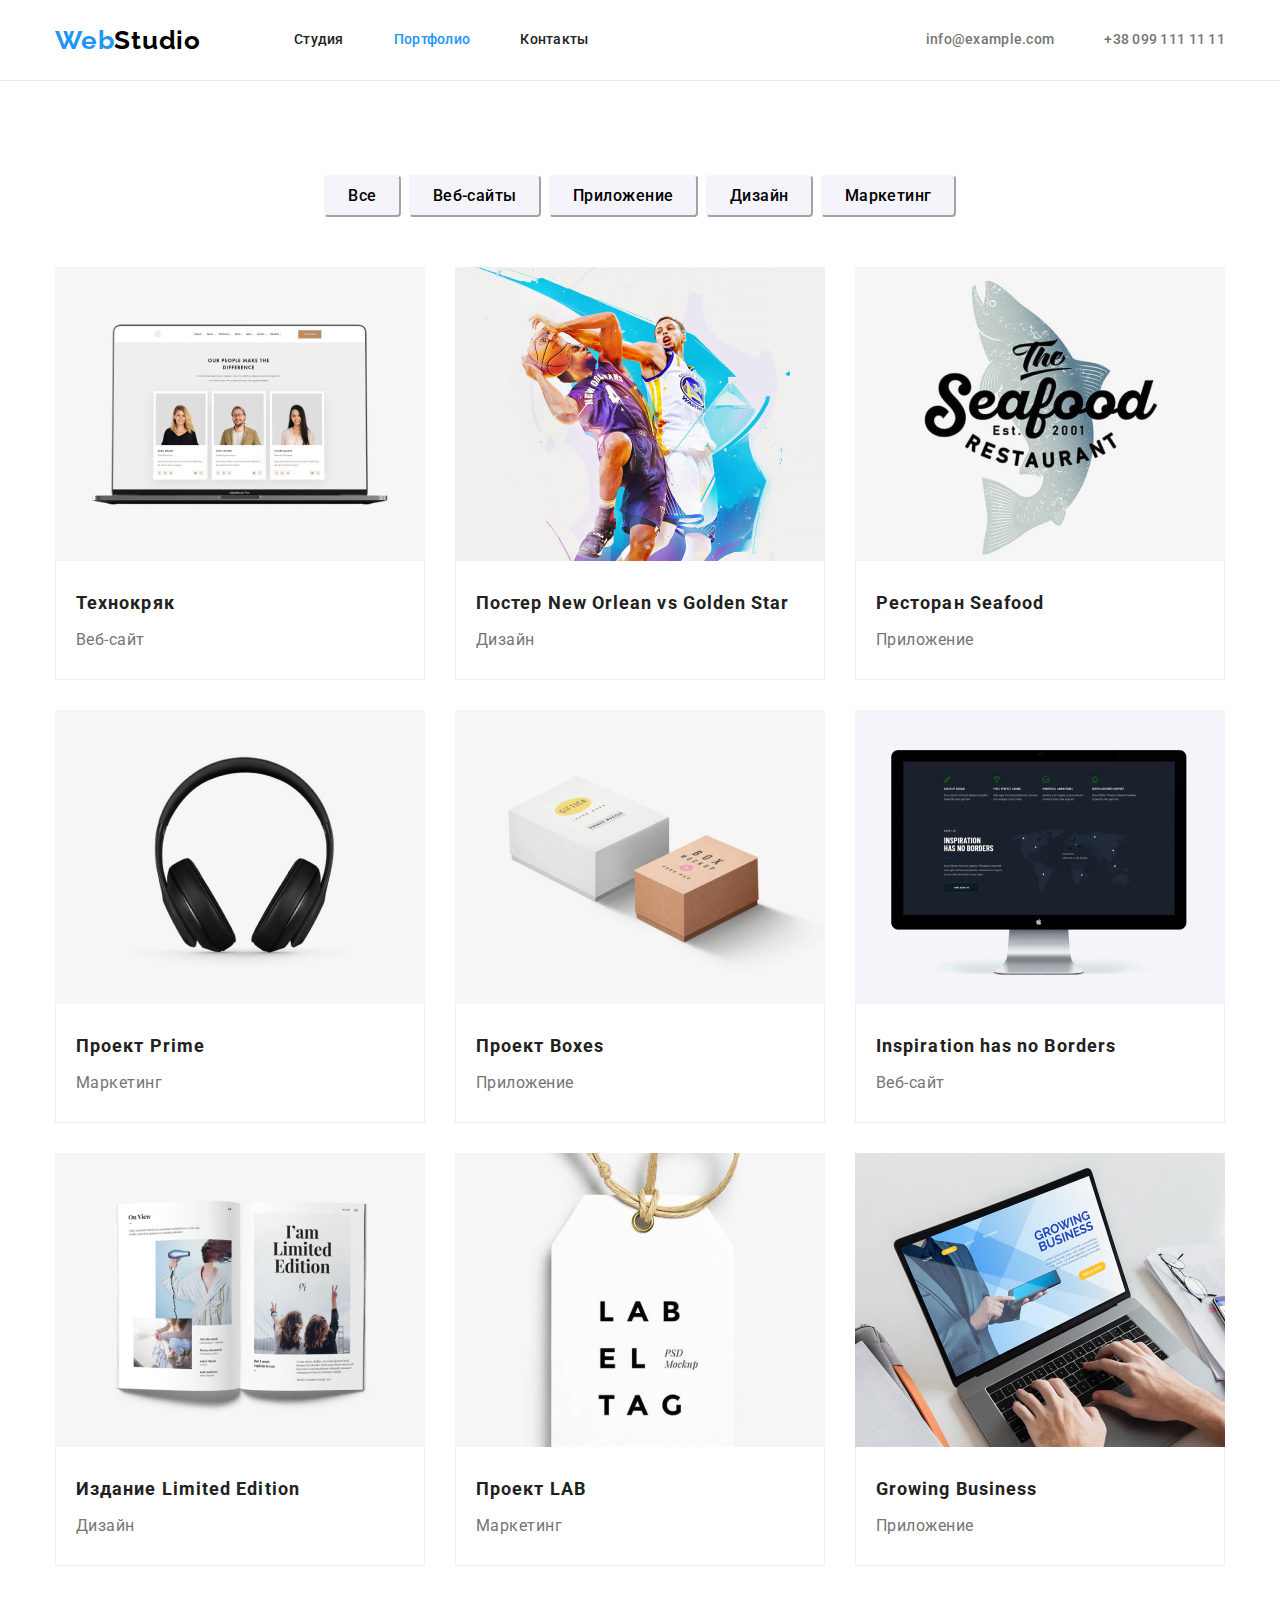
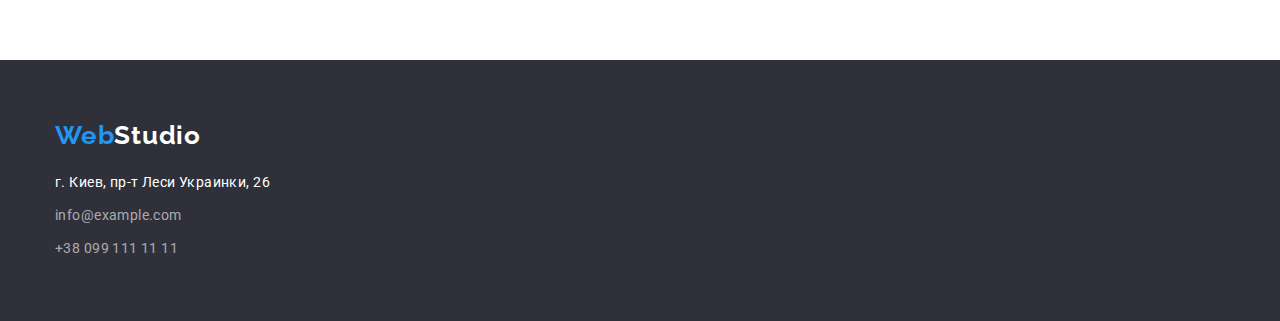
==== portfolio.html @ 4e99ea30 "add hw3" ====
<!DOCTYPE html>
<html lang="ru">
  <head>
    <meta charset="UTF-8" />
    <meta http-equiv="X-UA-Compatible" content="IE=edge" />
    <meta name="viewport" content="width=device-width, initial-scale=1.0" />
    <link rel="preconnect" href="https://fonts.googleapis.com" />
    <link rel="preconnect" href="https://fonts.gstatic.com" crossorigin />
    <link
      href="https://fonts.googleapis.com/css2?family=Roboto:wght@400;500;700;900&display=swap"
      rel="stylesheet"
    />
    <link rel="preconnect" href="https://fonts.googleapis.com" />
    <link rel="preconnect" href="https://fonts.gstatic.com" crossorigin />
    <link
      href="https://fonts.googleapis.com/css2?family=Raleway:wght@700&display=swap"
      rel="stylesheet"
    />
    <link
      rel="stylesheet"
      href="https://cdnjs.cloudflare.com/ajax/libs/modern-normalize/1.1.0/modern-normalize.min.css"
    />
    <link rel="stylesheet" href="./css/styles.css" />
    <title>Portfolio</title>
  </head>
  <body>
    <header class="page-header">
      <div class="container header">
        <nav class="nav">
          <a lang="en" href="" class="link logo"
            >Web<span class="accent">Studio</span></a
          >
          <ul class="main-nav">
            <li class="item">
              <a href="./index.html" class="link">Студия</a>
            </li>
            <li class="item">
              <a href="./portfolio.html" class="link current">Портфолио</a>
            </li>
            <li class="item">
              <a href="./index.html" class="link">Контакты</a>
            </li>
          </ul>
        </nav>
        <ul class="add-nav">
          <li class="item">
            <a href="mailto:info@example.com" class="link">info@example.com</a>
          </li>
          <li class="item">
            <a href="tel:+380991111111" class="link">+38 099 111 11 11</a>
          </li>
        </ul>
      </div>
    </header>
    <main>
      <section class="photos">
        <div class="container">
          <!-- <div class="container apps"> -->
          <ul class="apps">
            <li class="item">
              <button type="button" class="btn-ptfolio">Все</button>
            </li>
            <li class="item">
              <button type="button" class="btn-ptfolio">Веб-сайты</button>
            </li>
            <li class="item">
              <button type="button" class="btn-ptfolio">Приложение</button>
            </li>
            <li class="item">
              <button type="button" class="btn-ptfolio">Дизайн</button>
            </li>
            <li class="item">
              <button type="button" class="btn-ptfolio">Маркетинг</button>
            </li>
          </ul>
          <!-- </div> -->

          <!-- <div class="container project-list"> -->
          <ul class="project">
            <li class="item">
              <div class="card">
                <div class="card-thumb">
                  <img src="./images/img1.jpg" alt="Технокряк" width="370" />
                </div>
                <div class="project-name">
                  <h2 class="project-title">Технокряк</h2>
                  <p class="project-type">Веб-сайт</p>
                </div>
              </div>
            </li>
            <li class="item">
              <div class="card">
                <div class="card-thumb">
                  <img
                    src="./images/img2.jpg"
                    alt="Постер New Orlean vs Golden Star"
                    width="370"
                  />
                </div>
                <div class="project-name">
                  <h2 class="project-title">
                    Постер New Orlean vs Golden Star
                  </h2>
                  <p class="project-type">Дизайн</p>
                </div>
              </div>
            </li>
            <li class="item">
              <div class="card">
                <div class="card-thumb">
                  <img
                    src="./images/img3.jpg"
                    alt="Ресторан Seafood"
                    width="370"
                  />
                </div>
                <div class="project-name">
                  <h2 class="project-title">Ресторан Seafood</h2>
                  <p class="project-type">Приложение</p>
                </div>
              </div>
            </li>
            <li class="item">
              <div class="card">
                <div class="card-thumb">
                  <img src="./images/img4.jpg" alt="Проект Prime" width="370" />
                </div>
                <div class="project-name">
                  <h2 class="project-title">Проект Prime</h2>
                  <p class="project-type">Маркетинг</p>
                </div>
              </div>
            </li>
            <li class="item">
              <div class="card">
                <div class="card-thumb">
                  <img src="./images/img5.jpg" alt="Проект Boxes" width="370" />
                </div>
                <div class="project-name">
                  <h2 class="project-title">Проект Boxes</h2>
                  <p class="project-type">Приложение</p>
                </div>
              </div>
            </li>
            <li class="item">
              <div class="card">
                <div class="card-thumb">
                  <img
                    src="./images/img6.jpg"
                    alt="Inspiration has no Borders"
                    width="370"
                  />
                </div>
                <div class="project-name">
                  <h2 class="project-title">Inspiration has no Borders</h2>
                  <p class="project-type">Веб-сайт</p>
                </div>
              </div>
            </li>
            <li class="item">
              <div class="card">
                <div class="card-thumb">
                  <img
                    src="./images/img7.jpg"
                    alt="Издание Limited Edition"
                    width="370"
                  />
                </div>
                <div class="project-name">
                  <h2 class="project-title">Издание Limited Edition</h2>
                  <p class="project-type">Дизайн</p>
                </div>
              </div>
            </li>
            <li class="item">
              <div class="card">
                <div class="card-thumb">
                  <img src="./images/img8.jpg" alt="Проект LAB" width="370" />
                </div>
                <div class="project-name">
                  <h2 class="project-title">Проект LAB</h2>
                  <p class="project-type">Маркетинг</p>
                </div>
              </div>
            </li>
            <li class="item">
              <div class="card">
                <div class="card-thumb">
                  <img
                    src="./images/img9.jpg"
                    alt="Growing Business"
                    width="370"
                  />
                </div>
                <div class="project-name">
                  <h2 class="project-title">Growing Business</h2>
                  <p class="project-type">Приложение</p>
                </div>
              </div>
            </li>
          </ul>
        </div>
        <!-- </div> -->
      </section>
    </main>
    <footer class="footer">
      <div class="container contact-address">
        <a lang="en" href="" class="link logo second"
          >Web<span class="accent-footer">Studio</span></a
        >
        <address class="contacts">
          <p class="contact-place">г. Киев, пр-т Леси Украинки, 26</p>
          <ul class="contacts-info">
            <li class="item">
              <a href="mailto:info@example.com" class="link"
                >info@example.com</a
              >
            </li>
            <li class="item">
              <a href="tel:+380991111111" class="link">+38 099 111 11 11</a>
            </li>
          </ul>
        </address>
      </div>
    </footer>
  </body>
</html>
---- css/styles.css ----
/* MAIN COLORS
main background: #E5E5E5;
secondary background: #2F303A;
main text: #212121;
nav color:#2196F3;
second text color:#757575;
white color: #FFFFFF;
address color:rgba(255, 255, 255, 0.6);
button-text-color:#F5F4FA;
*/
:root {
  --main-text-color: #212121;
  --second-text-color: #757575;
  --nav-color: #2196f3;
  --add-text-color: #ffffff;
  --add-background-color: #2f303a;
  --address-color: rgba(255, 255, 255, 0.6);
  --button-text-color: #f5f4fa;
  --add-nav-color: #000000;
  --background: #e5e5e5;
  --buttom-line-portfolio: #ececec;
  --border-line-portfolio: #eeeeee;
}

/* GENERAL SECTION */

html {
  box-sizing: border-box;
}

*,
*::after,
*::before {
  box-sizing: inherit;
}

body {
  font-family: Roboto, sans-serif;
  color: var(--main-text-color);
  margin: 0;
}

ul {
  list-style-type: none;
  margin: 0;
  padding: 0;
}

.link {
  text-decoration: none;
  padding: 0;
  margin: 0;
}

.container {
  width: 1200px;
  margin-left: auto;
  margin-right: auto;
  padding-left: 15px;
  padding-right: 15px;
  /* outline: 3px dotted blueviolet; */
}

/***********HEADER **********/
.page-header {
  border-bottom: 1px solid var(--buttom-line-portfolio);
}

.header {
  display: flex;
}

.logo {
  font-family: "Raleway";
  font-style: normal;
  font-weight: 700;
  font-size: 26px;
  line-height: 1.19;
  letter-spacing: 0.03em;
  color: var(--nav-color);
  margin-right: 93px;
}

.accent {
  color: var(--add-nav-color);
}

.main-nav,
.add-nav,
.nav {
  display: flex;
  margin-top: 0;
  margin-bottom: 0;
  align-items: center;
}

.add-nav {
  margin-left: auto;
}

.main-nav .link,
.add-nav .link {
  font-weight: 500;
  font-size: 14px;
  line-height: 1.14;
  letter-spacing: 0.02em;

  display: block;
  padding-top: 32px;
  padding-bottom: 32px;
}

.main-nav .link {
  color: var(--main-text-color);
}

.add-nav .link {
  color: var(--second-text-color);
}

.main-nav .link:hover,
.main-nav .link:focus {
  color: var(--nav-color);
}

.main-nav .link.current {
  color: var(--nav-color);
}

.add-nav .link:hover,
.add-nav .link:focus {
  color: var(--nav-color);
}

.main-nav .item:not(:last-child),
.add-nav .item:not(:last-child) {
  margin-right: 50px;
}
/***********************************************/
/********* INDEX.HTML**************/
/***********************************************/

/*********** HERO SECTION **************/

.hero {
  color: var(--add-text-color);
  background-color: var(--add-background-color);
  letter-spacing: 0.06em;
  text-align: center;
  padding-top: 200px;
  padding-bottom: 200px;
}

.hero-title {
  font-weight: 900;
  font-size: 44px;
  line-height: 1.36;
  letter-spacing: 0.06em;
  text-transform: uppercase;
  margin-bottom: 30px;
  margin-top: 0px;
}

.btn {
  display: inline-block;
  font-family: inherit;
  font-weight: 700;
  font-size: 16px;
  line-height: 1.88;
  color: var(--add-text-color);
  background-color: var(--nav-color);
  padding: 10px 32px;
  min-width: 200px;
  border-radius: 4px;
  cursor: pointer;
}

/*********** VALUES SECTION **************/
.values-description {
  padding-top: 94px;
  padding-bottom: 94px;
}

.values {
  display: flex;
  font-size: 14px;
  letter-spacing: 0.03em;
  margin-top: 0;
  margin-bottom: 0;
}

.values-title {
  font-weight: 700;
  font-size: 14px;
  line-height: 1.14;
  text-transform: uppercase;
  margin-top: 0;
  margin-bottom: 10px;
}

.values-info {
  font-size: 14px;
  line-height: 1.71;
  color: var(--second-text-color);
  margin-top: 0;
  margin-bottom: 0;
}

.values .item {
  width: 270px;
}

.values .item:not(:last-child) {
  margin-right: 30px;
}

/*********** PRODUCT SECTION **************/
.product-description {
  padding-bottom: 94px;
}

.product {
  margin-top: 0;
}

.product-photos {
  display: flex;
  margin: 0;
}

.title {
  font-weight: 700;
  font-size: 36px;
  line-height: 1.17;
  text-align: center;
  letter-spacing: 0.03em;
  margin-top: 0;
  margin-bottom: 50px;
}

.product-photos .item:not(:last-child) {
  margin-right: 30px;
}

.photo {
  display: block;
}
/*********** TEAM SECTION **************/
.team {
  background-color: #ccc;
  padding-bottom: 94px;
  padding-top: 94px;
  background-color: var(--button-text-color);
}

.team-info {
  display: flex;
  font-size: 16px;
  line-height: 1.19;
  letter-spacing: 0.03em;
  margin: 0;
}

.team-info .item.item:not(:last-child) {
  margin-right: 30px;
  justify-content: center;
}

.list {
  display: block;
}

.team-name {
  padding-top: 30px;
  padding-bottom: 30px;
}

.team-member {
  font-weight: 500;
  font-size: 16px;
  margin-top: 0;
  margin-bottom: 10px;
  text-align: center;
}
.team-position {
  /* font-weight: 400; */
  color: var(--second-text-color);
  margin-top: 0;
  margin-bottom: 0;

  text-align: center;
}

/***********************************************/
/********* PORTFOLIO.HTML**************/
/***********************************************/
.photos {
  padding-top: 94px;
  padding-bottom: 94px;
}

img {
  display: block;
  max-width: 100%;
  height: auto;
}
/*************SECTION  BUTTONS **********************/

.apps {
  display: flex;
  /* background-color: rgb(19, 209, 35); */
  margin-bottom: 50px;
  justify-content: center;
}

.apps .item:not(:last-child) {
  margin-right: 8px;
}

.btn-ptfolio {
  font-family: inherit;
  font-weight: 500;
  font-size: 16px;
  line-height: 1.62;
  text-align: center;
  letter-spacing: 0.03em;
  color: var(--add-nav-color);
  background-color: var(--button-text-color);

  cursor: pointer;
  padding-top: 6px;
  padding-bottom: 6px;
  padding-right: 22px;
  padding-left: 22px;
  border-radius: 4px;
  border-color: var(--button-text-color);
}
.btn-ptfolio:hover,
.btn-ptfolio:focus {
  color: var(--add-text-color);
  background-color: var(--nav-color);
}

/*************SECTION PROJECTS **********************/

.project {
  display: flex;
  flex-wrap: wrap;
  /* background-color: rgb(207, 129, 12); */

  margin: 0;
  padding: 0;
  list-style: none;

  margin-left: -30px;
  margin-top: -30px;
}

.project > .item {
  flex-basis: calc(100% / 3 - 30px);
  margin-left: 30px;
  margin-top: 30px;
}

.project-name {
  padding: 24px 20px;
  border-right: 1px solid var(--border-line-portfolio);
  border-left: 1px solid var(--border-line-portfolio);
  border-bottom: 1px solid var(--border-line-portfolio);
}

.project-title {
  font-weight: 700;
  font-size: 18px;
  line-height: 2;
  letter-spacing: 0.06em;
  margin: 0;
  margin-bottom: 4px;
}
.project-type {
  /* font-weight: 400; */
  font-size: 16px;
  line-height: 1.88;
  letter-spacing: 0.03em;
  color: var(--second-text-color);
  margin: 0;
}

/*************FOOTER***************/
.footer {
  background-color: var(--add-background-color);
  font-size: 14px;
  letter-spacing: 0.03em;
  padding-top: 60px;
  padding-bottom: 60px;
}

.second {
  margin-right: 0;
}
.accent-footer {
  color: var(--add-text-color);
}

.contacts {
  font-style: normal;
  font-size: 14px;
  line-height: 1.71;
  letter-spacing: 0.03em;

  justify-content: flex-start;

  margin-top: 20px;
}

.contact-place {
  color: var(--add-text-color);
  margin: 0;
  margin-bottom: 9px;
}

.contacts-info .link {
  color: rgba(255, 255, 255, 0.6);
}

.contacts-info .item:not(:last-child) {
  margin-bottom: 9px;
}
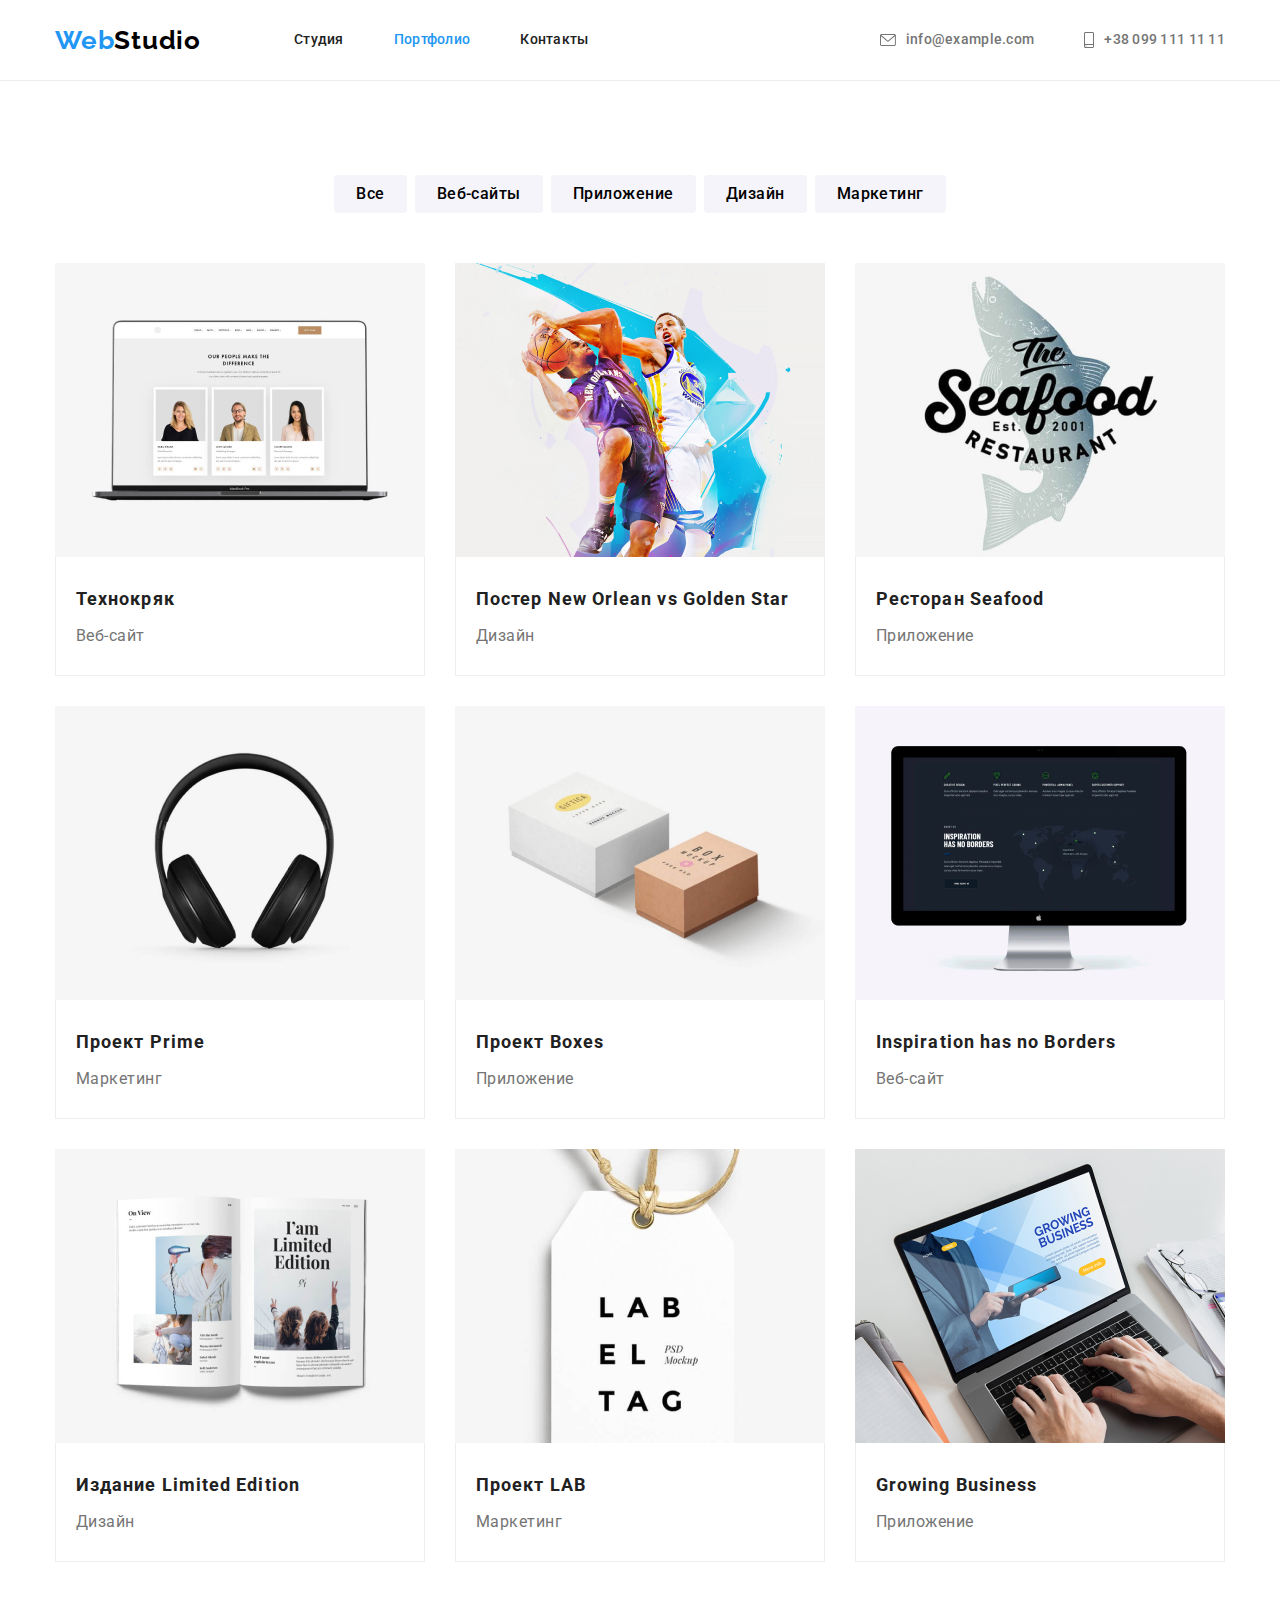
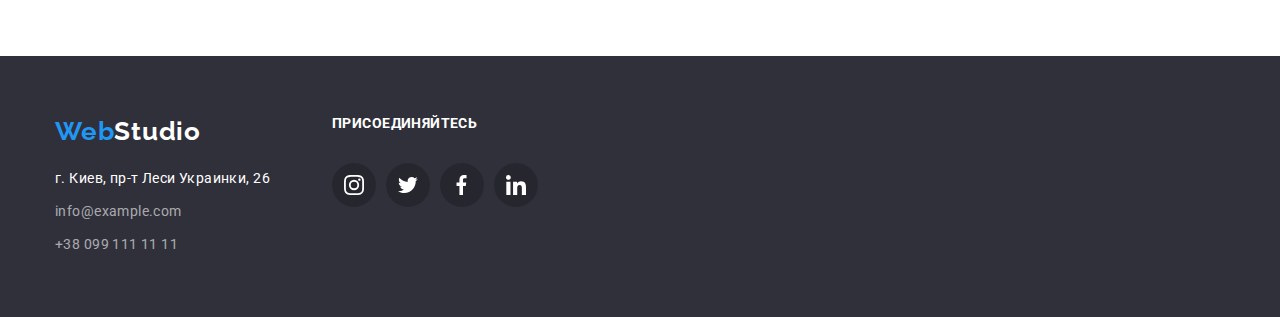
==== commit 0e1e750c: "for checking" ====
--- a/portfolio.html
+++ b/portfolio.html
@@ -44,10 +44,20 @@
         </nav>
         <ul class="add-nav">
           <li class="item">
-            <a href="mailto:info@example.com" class="link">info@example.com</a>
+            <a href="mailto:info@example.com" class="link env-phone">
+              <svg class="item-nav" width="16px" height="12px">
+                <use href="./images/icons.svg#envelope"></use>
+              </svg>
+              info@example.com
+            </a>
           </li>
           <li class="item">
-            <a href="tel:+380991111111" class="link">+38 099 111 11 11</a>
+            <a href="tel:+380991111111" class="link env-phone">
+              <svg class="item-nav" width="10px" height="16px">
+                <use href="./images/icons.svg#smartphone"></use>
+              </svg>
+              +38 099 111 11 11</a
+            >
           </li>
         </ul>
       </div>
@@ -204,24 +214,61 @@
       </section>
     </main>
     <footer class="footer">
+      <!-- <div class="footer-block"> -->
       <div class="container contact-address">
-        <a lang="en" href="" class="link logo second"
-          >Web<span class="accent-footer">Studio</span></a
-        >
-        <address class="contacts">
-          <p class="contact-place">г. Киев, пр-т Леси Украинки, 26</p>
-          <ul class="contacts-info">
-            <li class="item">
-              <a href="mailto:info@example.com" class="link"
-                >info@example.com</a
-              >
-            </li>
-            <li class="item">
-              <a href="tel:+380991111111" class="link">+38 099 111 11 11</a>
-            </li>
-          </ul>
-        </address>
+        <div>
+          <a lang="en" href="" class="link logo second"
+            >Web<span class="accent-footer">Studio</span></a
+          >
+          <address class="contacts">
+            <p class="contact-place">г. Киев, пр-т Леси Украинки, 26</p>
+            <ul class="contacts-info">
+              <li class="item">
+                <a href="mailto:info@example.com" class="link">
+                  info@example.com</a
+                >
+              </li>
+              <li class="item">
+                <a href="tel:+380991111111" class="link">+38 099 111 11 11</a>
+              </li>
+            </ul>
+          </address>
+        </div>
+        <div class="join-block">
+          <h2 class="join-title">Присоединяйтесь</h2>
+          <ul class="logos-list add-block">
+            <li class="snet-item">
+              <a href="" class="logo-item bgc-footer">
+                <svg class="logo-snet footer-block" width="20" height="20">
+                  <use href="./images/icons.svg#instagram"></use>
+                </svg>
+              </a>
+            </li>
+            <li class="snet-item">
+              <a href="" class="logo-item bgc-footer">
+                <svg class="logo-snet footer-block" width="20px" height="20px">
+                  <use href="./images/icons.svg#twitter"></use>
+                </svg>
+              </a>
+            </li>
+            <li class="snet-item">
+              <a href="" class="logo-item bgc-footer">
+                <svg class="logo-snet footer-block" width="20px" height="20px">
+                  <use href="./images/icons.svg#facebook"></use>
+                </svg>
+              </a>
+            </li>
+            <li class="snet-item">
+              <a href="" class="logo-item bgc-footer">
+                <svg class="logo-snet footer-block" width="20px" height="20px">
+                  <use href="./images/icons.svg#linkedin"></use>
+                </svg>
+              </a>
+            </li>
+          </ul>
+        </div>
       </div>
+      <!-- </div> -->
     </footer>
   </body>
 </html>
--- a/css/styles.css
+++ b/css/styles.css
@@ -20,6 +20,7 @@
   --background: #e5e5e5;
   --buttom-line-portfolio: #ececec;
   --border-line-portfolio: #eeeeee;
+  --sociai-icon-color: #afb1b8;
 }
 
 /* GENERAL SECTION */
@@ -61,6 +62,19 @@
   /* outline: 3px dotted blueviolet; */
 }
 
+.visually-hidden {
+  position: absolute;
+  width: 1px;
+  height: 1px;
+  margin: -1px;
+  border: 0;
+  padding: 0;
+  white-space: nowrap;
+  clip-path: inset(100%);
+  clip: rect(0 0 0 0);
+  overflow: hidden;
+}
+
 /***********HEADER **********/
 .page-header {
   border-bottom: 1px solid var(--buttom-line-portfolio);
@@ -116,6 +130,7 @@
 
 .add-nav .link {
   color: var(--second-text-color);
+  align-items: center;
 }
 
 .main-nav .link:hover,
@@ -136,6 +151,21 @@
 .add-nav .item:not(:last-child) {
   margin-right: 50px;
 }
+
+.item .env-phone {
+  display: flex;
+  align-items: center;
+}
+
+.item-nav {
+  fill: var(--second-text-color);
+  margin-right: 10px;
+}
+
+.env-phone:hover .item-nav,
+.env-phone:focus .item-nav {
+  fill: var(--nav-color);
+}
 /***********************************************/
 /********* INDEX.HTML**************/
 /***********************************************/
@@ -143,12 +173,22 @@
 /*********** HERO SECTION **************/
 
 .hero {
+  height: 600px;
+  width: 1600px;
+  margin-left: auto;
+  margin-right: auto;
   color: var(--add-text-color);
   background-color: var(--add-background-color);
   letter-spacing: 0.06em;
   text-align: center;
   padding-top: 200px;
   padding-bottom: 200px;
+
+  background-image: linear-gradient(
+      rgba(47, 48, 58, 0.4),
+      rgba(47, 48, 58, 0.4)
+    ),
+    url(../images/heroimg.jpg);
 }
 
 .hero-title {
@@ -171,8 +211,9 @@
   background-color: var(--nav-color);
   padding: 10px 32px;
   min-width: 200px;
-  border-radius: 4px;
+  /* border-radius: 4px; */
   cursor: pointer;
+  /* border-color: none; */
 }
 
 /*********** VALUES SECTION **************/
@@ -194,8 +235,44 @@
   font-size: 14px;
   line-height: 1.14;
   text-transform: uppercase;
-  margin-top: 0;
+  margin-top: 30px;
   margin-bottom: 10px;
+}
+
+/* .values .item::before {
+  display: block;
+  content: "";
+  height: 120px;
+
+  background-color: var(--button-text-color);
+  background-position: center;
+  background-repeat: no-repeat;
+}
+
+.antenna::before {
+  background-image: url(../images/antenna.svg);
+}
+
+.clock::before {
+  background-image: url(../images/clock.svg);
+}
+
+.diagram::before {
+  background-image: url(../images/diagram.svg);
+}
+
+.astronaut::before {
+  background-image: url(../images/astronaut.svg);
+} */
+
+.value-list {
+  display: block;
+  height: 120px;
+  background-color: var(--button-text-color);
+}
+
+.value-list .values-logo {
+  margin: 25px 100px;
 }
 
 .values-info {
@@ -261,18 +338,28 @@
   margin: 0;
 }
 
+.team {
+  border: 1px solid var(--add-nav-color);
+}
 .team-info .item.item:not(:last-child) {
   margin-right: 30px;
   justify-content: center;
 }
 
+.team-info .item {
+  box-shadow: 0px 1px 3px rgba(0, 0, 0, 0.12), 0px 1px 1px rgba(0, 0, 0, 0.14),
+    0px 2px 1px rgba(0, 0, 0, 0.2);
+  border-radius: 0px 0px 4px 4px;
+  width: 270px;
+}
+
 .list {
   display: block;
 }
 
 .team-name {
   padding-top: 30px;
-  padding-bottom: 30px;
+  padding-bottom: 16px;
 }
 
 .team-member {
@@ -289,6 +376,86 @@
   margin-bottom: 0;
 
   text-align: center;
+}
+
+/* **************ICONS(LOVE THEM)********************* */
+.logos-list {
+  display: flex;
+  padding: 0;
+  margin-top: 0;
+  margin-left: 32px;
+  margin-right: 32px;
+  margin-bottom: 30px;
+}
+
+.logo-item {
+  display: inline-block;
+  text-decoration: none;
+  height: 44px;
+  width: 44px;
+  /* background-color: #da056f; */
+  margin-right: 10px;
+  justify-content: space-between;
+  border-radius: 50%;
+  align-items: center;
+}
+
+.logo-item:not(:last-child) {
+  margin-right: 10px;
+}
+
+.logo-snet {
+  fill: var(--sociai-icon-color);
+  margin: 12px;
+}
+
+.logo-item:hover,
+.logo-item:focus {
+  background-color: var(--nav-color);
+}
+
+.logo-item:hover .logo-snet,
+.logo-item:focus .logo-snet {
+  fill: var(--add-text-color);
+}
+
+/* ***********SECTION CLIENTS********************* */
+.clients {
+  padding-bottom: 94px;
+  margin-bottom: 50px;
+}
+
+.clients-list {
+  display: flex;
+}
+
+.clients-list .item:not(:last-child) {
+  margin-right: 28.74px;
+}
+
+.client-item {
+  display: inline-block;
+  text-decoration: none;
+  width: 162.88px;
+  height: 92px;
+  border: 1px solid var(--sociai-icon-color);
+  border-radius: 4px;
+  align-items: center;
+}
+
+.client-item:hover,
+.client-item:focus {
+  border-color: var(--nav-color);
+}
+
+.client-logo {
+  fill: var(--sociai-icon-color);
+  margin: 16px 30.66px;
+}
+
+.client-item:hover .client-logo,
+.client-item:focus .client-logo {
+  fill: var(--nav-color);
 }
 
 /***********************************************/
@@ -315,6 +482,10 @@
 
 .apps .item:not(:last-child) {
   margin-right: 8px;
+}
+
+.btn-ptfolio {
+  border: none;
 }
 
 .btn-ptfolio {
@@ -339,6 +510,7 @@
 .btn-ptfolio:focus {
   color: var(--add-text-color);
   background-color: var(--nav-color);
+  box-shadow: 0px 4px 4px 0px rgb(0, 0, 0, 0.25);
 }
 
 /*************SECTION PROJECTS **********************/
@@ -360,6 +532,12 @@
   flex-basis: calc(100% / 3 - 30px);
   margin-left: 30px;
   margin-top: 30px;
+}
+
+.project .item:hover,
+.project .item:focus {
+  box-shadow: 0px 1px 1px rgba(0, 0, 0, 0.12), 0px 4px 4px rgba(0, 0, 0, 0.06),
+    1px 4px 6px rgba(0, 0, 0, 0.16);
 }
 
 .project-name {
@@ -395,6 +573,15 @@
   padding-bottom: 60px;
 }
 
+/* .footer-block {
+  display: flex;
+  align-items: flex-start;
+} */
+
+.contact-address {
+  display: flex;
+}
+
 .second {
   margin-right: 0;
 }
@@ -426,3 +613,33 @@
 .contacts-info .item:not(:last-child) {
   margin-bottom: 9px;
 }
+
+.join-block {
+  padding-left: 62px;
+}
+.join-title {
+  font-family: Roboto;
+  font-style: 900;
+  font-size: 14px;
+  line-height: 1.14;
+  text-transform: uppercase;
+
+  letter-spacing: 0.03em;
+  padding: 0;
+  margin-top: 0;
+  margin-bottom: 31px;
+  margin-left: auto;
+  margin-right: auto;
+
+  color: var(--add-text-color);
+}
+
+.add-block {
+  margin-left: 0;
+}
+.footer-block {
+  fill: var(--add-text-color);
+}
+.bgc-footer {
+  background-color: rgb(0, 0, 0, 0.2);
+}
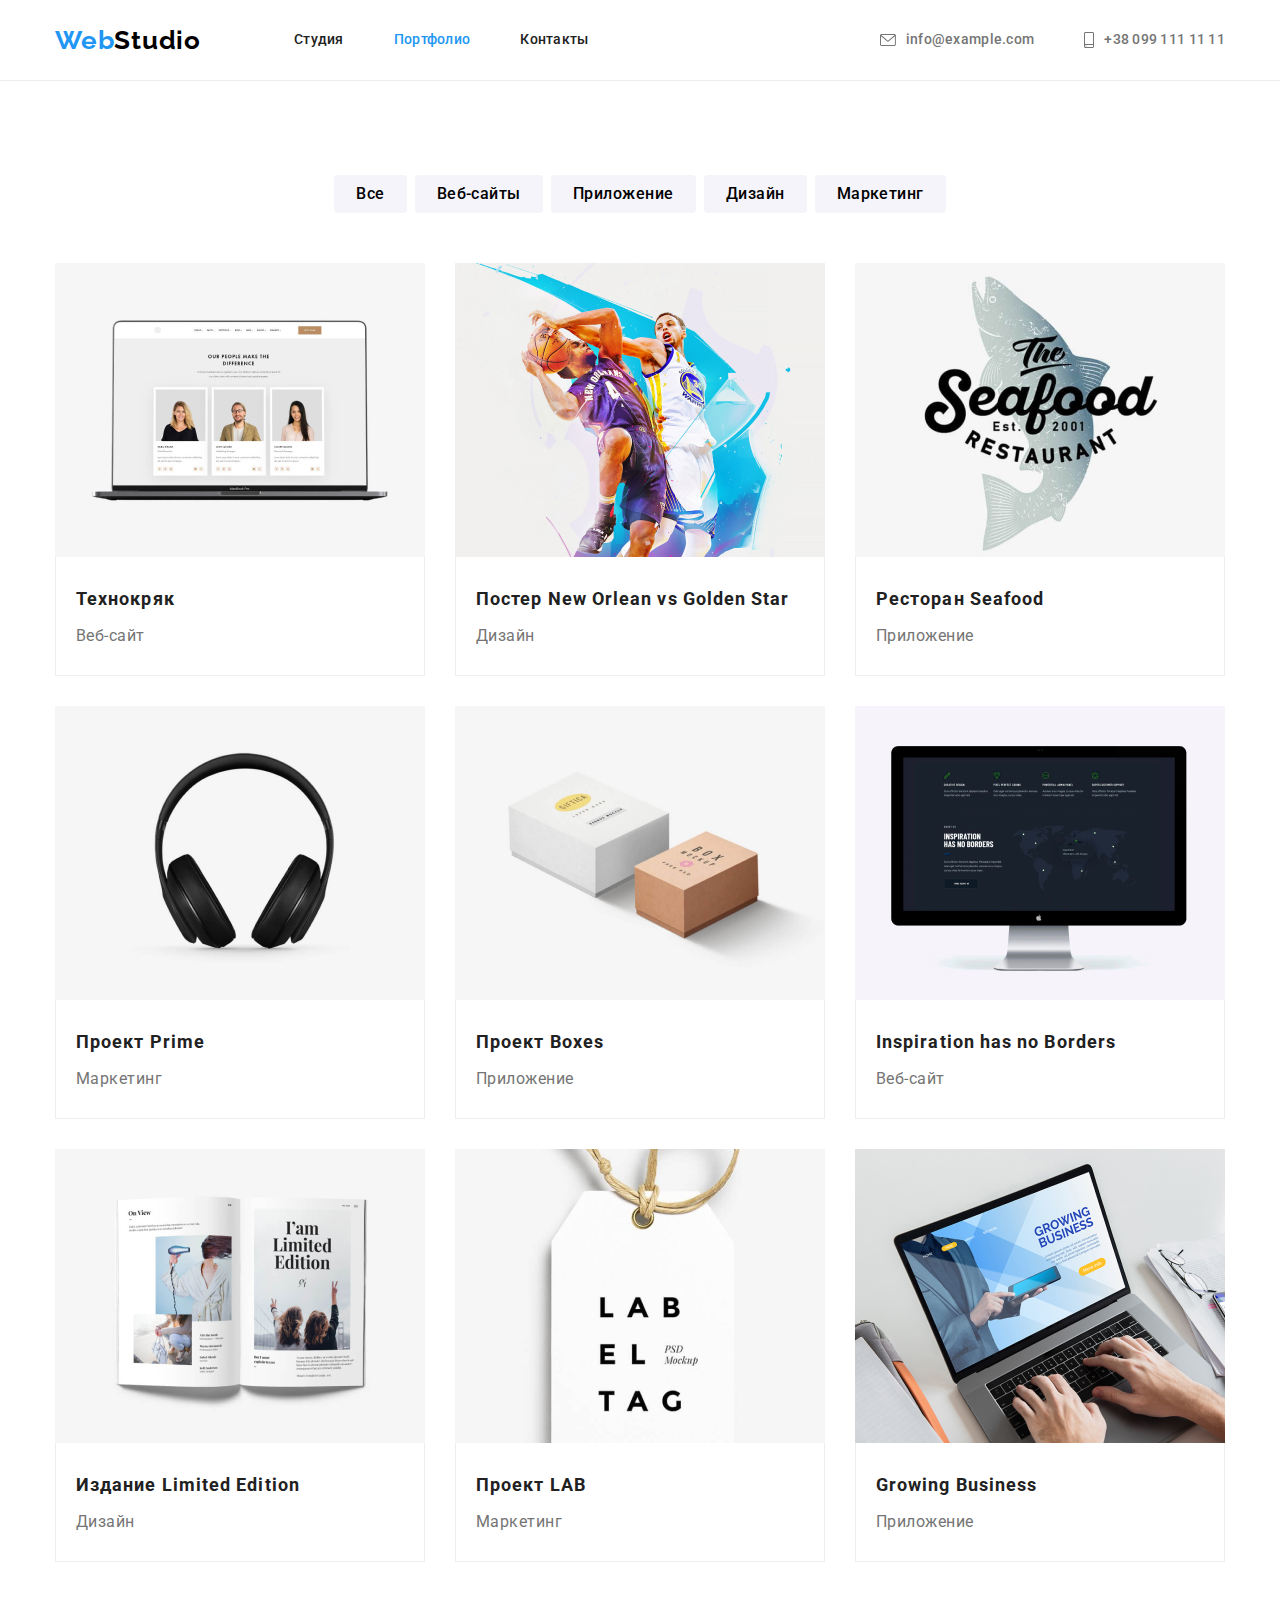
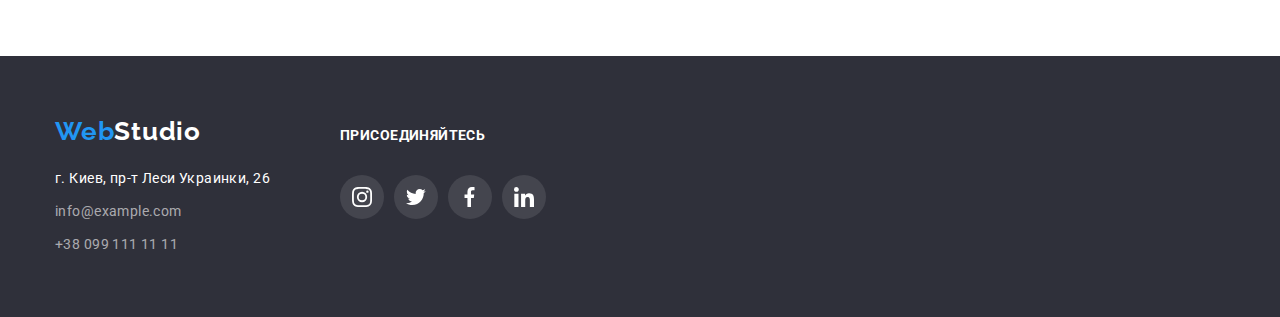
==== commit 4d30fbd0: "edit #1" ====
--- a/portfolio.html
+++ b/portfolio.html
@@ -88,7 +88,7 @@
           <!-- <div class="container project-list"> -->
           <ul class="project">
             <li class="item">
-              <div class="card">
+              <a class="card">
                 <div class="card-thumb">
                   <img src="./images/img1.jpg" alt="Технокряк" width="370" />
                 </div>
@@ -96,10 +96,10 @@
                   <h2 class="project-title">Технокряк</h2>
                   <p class="project-type">Веб-сайт</p>
                 </div>
-              </div>
-            </li>
-            <li class="item">
-              <div class="card">
+              </a>
+            </li>
+            <li class="item">
+              <a class="card">
                 <div class="card-thumb">
                   <img
                     src="./images/img2.jpg"
@@ -113,10 +113,10 @@
                   </h2>
                   <p class="project-type">Дизайн</p>
                 </div>
-              </div>
-            </li>
-            <li class="item">
-              <div class="card">
+              </a>
+            </li>
+            <li class="item">
+              <a class="card">
                 <div class="card-thumb">
                   <img
                     src="./images/img3.jpg"
@@ -128,10 +128,10 @@
                   <h2 class="project-title">Ресторан Seafood</h2>
                   <p class="project-type">Приложение</p>
                 </div>
-              </div>
-            </li>
-            <li class="item">
-              <div class="card">
+              </a>
+            </li>
+            <li class="item">
+              <a class="card">
                 <div class="card-thumb">
                   <img src="./images/img4.jpg" alt="Проект Prime" width="370" />
                 </div>
@@ -139,10 +139,10 @@
                   <h2 class="project-title">Проект Prime</h2>
                   <p class="project-type">Маркетинг</p>
                 </div>
-              </div>
-            </li>
-            <li class="item">
-              <div class="card">
+              </a>
+            </li>
+            <li class="item">
+              <a class="card">
                 <div class="card-thumb">
                   <img src="./images/img5.jpg" alt="Проект Boxes" width="370" />
                 </div>
@@ -150,10 +150,10 @@
                   <h2 class="project-title">Проект Boxes</h2>
                   <p class="project-type">Приложение</p>
                 </div>
-              </div>
-            </li>
-            <li class="item">
-              <div class="card">
+              </a>
+            </li>
+            <li class="item">
+              <a class="card">
                 <div class="card-thumb">
                   <img
                     src="./images/img6.jpg"
@@ -165,10 +165,10 @@
                   <h2 class="project-title">Inspiration has no Borders</h2>
                   <p class="project-type">Веб-сайт</p>
                 </div>
-              </div>
-            </li>
-            <li class="item">
-              <div class="card">
+              </a>
+            </li>
+            <li class="item">
+              <a class="card">
                 <div class="card-thumb">
                   <img
                     src="./images/img7.jpg"
@@ -180,10 +180,10 @@
                   <h2 class="project-title">Издание Limited Edition</h2>
                   <p class="project-type">Дизайн</p>
                 </div>
-              </div>
-            </li>
-            <li class="item">
-              <div class="card">
+              </a>
+            </li>
+            <li class="item">
+              <a class="card">
                 <div class="card-thumb">
                   <img src="./images/img8.jpg" alt="Проект LAB" width="370" />
                 </div>
@@ -191,10 +191,10 @@
                   <h2 class="project-title">Проект LAB</h2>
                   <p class="project-type">Маркетинг</p>
                 </div>
-              </div>
-            </li>
-            <li class="item">
-              <div class="card">
+              </a>
+            </li>
+            <li class="item">
+              <a class="card">
                 <div class="card-thumb">
                   <img
                     src="./images/img9.jpg"
@@ -206,7 +206,7 @@
                   <h2 class="project-title">Growing Business</h2>
                   <p class="project-type">Приложение</p>
                 </div>
-              </div>
+              </a>
             </li>
           </ul>
         </div>
--- a/css/styles.css
+++ b/css/styles.css
@@ -266,13 +266,11 @@
 } */
 
 .value-list {
-  display: block;
+  display: flex;
+  align-items: center;
+  justify-content: center;
   height: 120px;
   background-color: var(--button-text-color);
-}
-
-.value-list .values-logo {
-  margin: 25px 100px;
 }
 
 .values-info {
@@ -338,9 +336,6 @@
   margin: 0;
 }
 
-.team {
-  border: 1px solid var(--add-nav-color);
-}
 .team-info .item.item:not(:last-child) {
   margin-right: 30px;
   justify-content: center;
@@ -359,7 +354,8 @@
 
 .team-name {
   padding-top: 30px;
-  padding-bottom: 16px;
+  padding-bottom: 30px;
+  background-color: var(--add-text-color);
 }
 
 .team-member {
@@ -373,19 +369,17 @@
   /* font-weight: 400; */
   color: var(--second-text-color);
   margin-top: 0;
-  margin-bottom: 0;
+  margin-bottom: 16px;
 
   text-align: center;
 }
 
-/* **************ICONS(LOVE THEM)********************* */
+/* **************ICONS("LOVE THEM")********************* */
 .logos-list {
   display: flex;
+  justify-content: center;
   padding: 0;
   margin-top: 0;
-  margin-left: 32px;
-  margin-right: 32px;
-  margin-bottom: 30px;
 }
 
 .logo-item {
@@ -394,13 +388,13 @@
   height: 44px;
   width: 44px;
   /* background-color: #da056f; */
-  margin-right: 10px;
+
   justify-content: space-between;
   border-radius: 50%;
   align-items: center;
 }
 
-.logo-item:not(:last-child) {
+.snet-item:not(:last-child) {
   margin-right: 10px;
 }
 
@@ -420,9 +414,9 @@
 }
 
 /* ***********SECTION CLIENTS********************* */
-.clients {
+.clients-info {
+  padding-top: 94px;
   padding-bottom: 94px;
-  margin-bottom: 50px;
 }
 
 .clients-list {
@@ -430,13 +424,15 @@
 }
 
 .clients-list .item:not(:last-child) {
-  margin-right: 28.74px;
+  margin-right: 30px;
 }
 
 .client-item {
-  display: inline-block;
+  display: flex;
+  align-items: center;
+  justify-content: center;
   text-decoration: none;
-  width: 162.88px;
+  width: 170px;
   height: 92px;
   border: 1px solid var(--sociai-icon-color);
   border-radius: 4px;
@@ -450,7 +446,6 @@
 
 .client-logo {
   fill: var(--sociai-icon-color);
-  margin: 16px 30.66px;
 }
 
 .client-item:hover .client-logo,
@@ -533,9 +528,11 @@
   margin-left: 30px;
   margin-top: 30px;
 }
-
-.project .item:hover,
-.project .item:focus {
+.card {
+  display: inline-block;
+}
+.card:hover,
+.card:focus {
   box-shadow: 0px 1px 1px rgba(0, 0, 0, 0.12), 0px 4px 4px rgba(0, 0, 0, 0.06),
     1px 4px 6px rgba(0, 0, 0, 0.16);
 }
@@ -573,13 +570,9 @@
   padding-bottom: 60px;
 }
 
-/* .footer-block {
-  display: flex;
-  align-items: flex-start;
-} */
-
 .contact-address {
   display: flex;
+  align-items: baseline;
 }
 
 .second {
@@ -615,11 +608,10 @@
 }
 
 .join-block {
-  padding-left: 62px;
+  margin-left: 70px;
 }
 .join-title {
   font-family: Roboto;
-  font-style: 900;
   font-size: 14px;
   line-height: 1.14;
   text-transform: uppercase;
@@ -637,9 +629,14 @@
 .add-block {
   margin-left: 0;
 }
+
+.join-items:not(:last-child) {
+  margin-right: 10px;
+}
+
 .footer-block {
   fill: var(--add-text-color);
 }
 .bgc-footer {
-  background-color: rgb(0, 0, 0, 0.2);
-}
+  background-color: rgba(255, 255, 255, 0.1);
+}
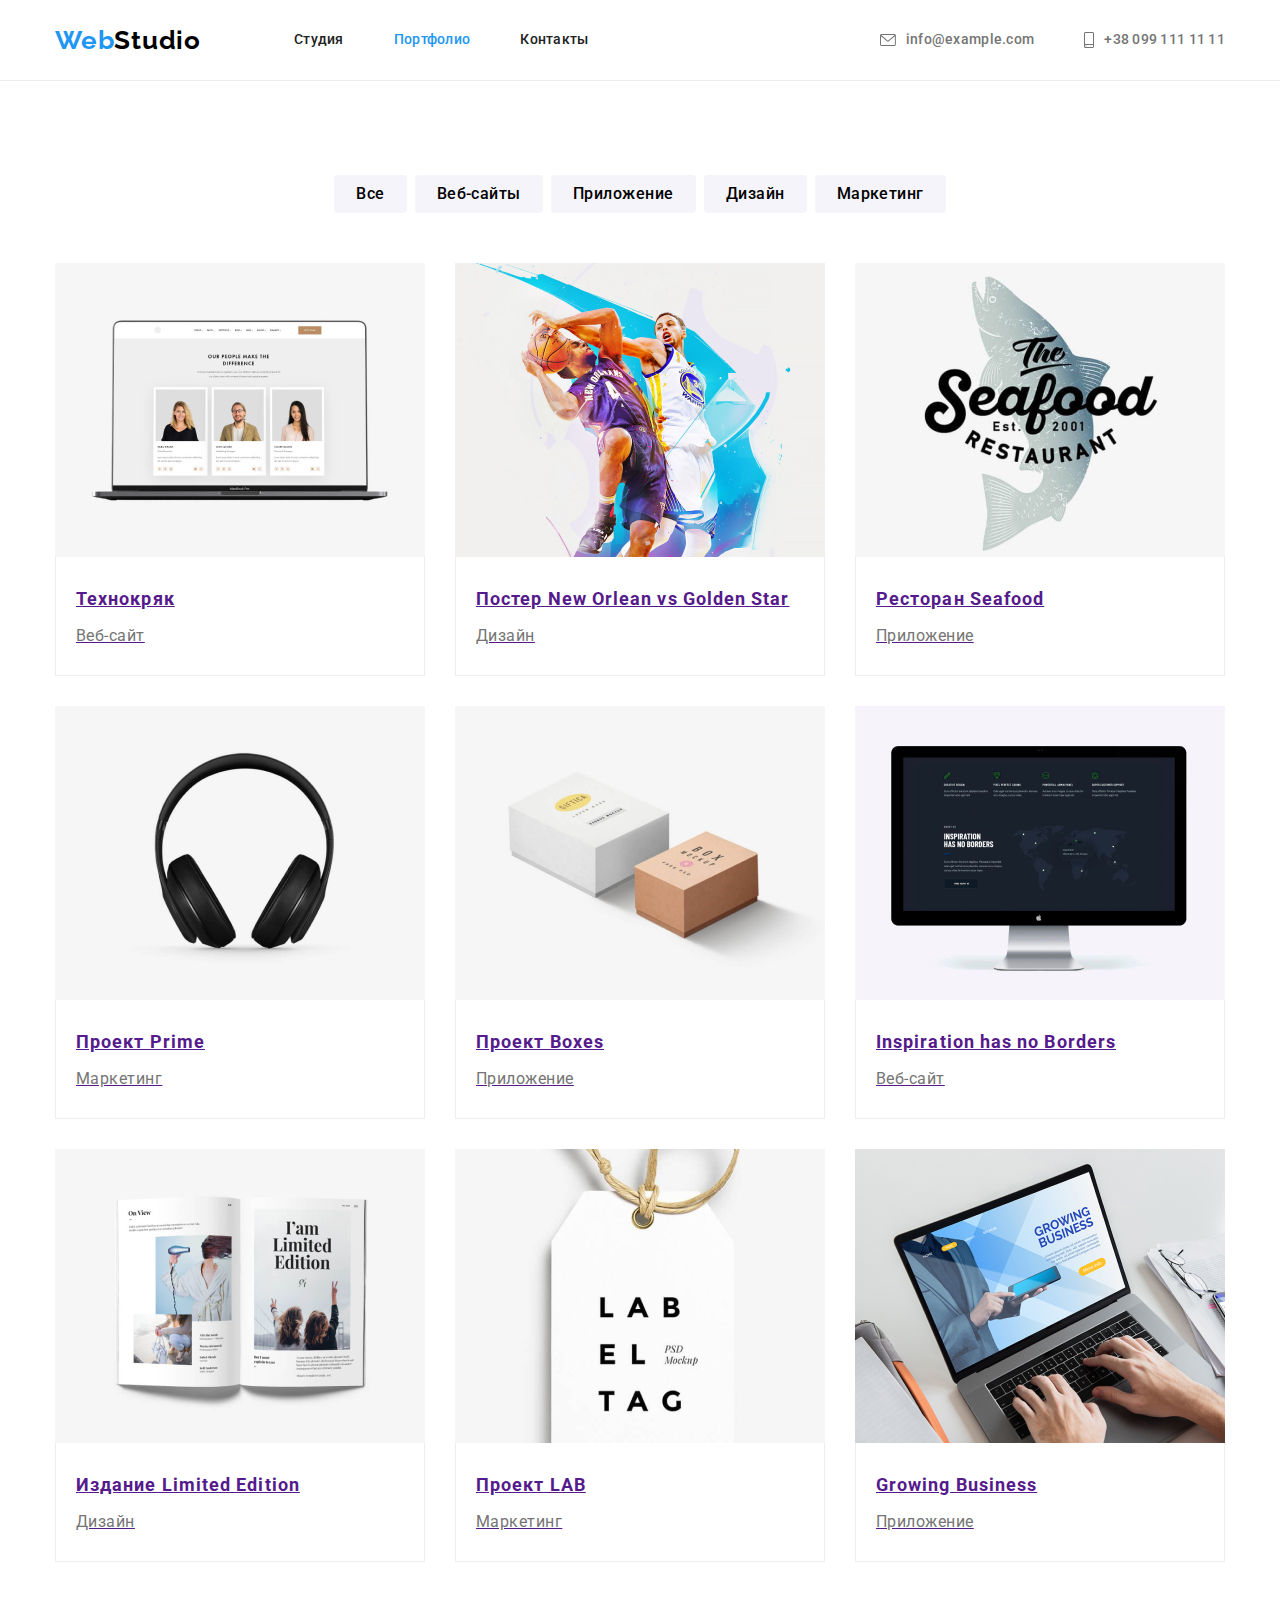
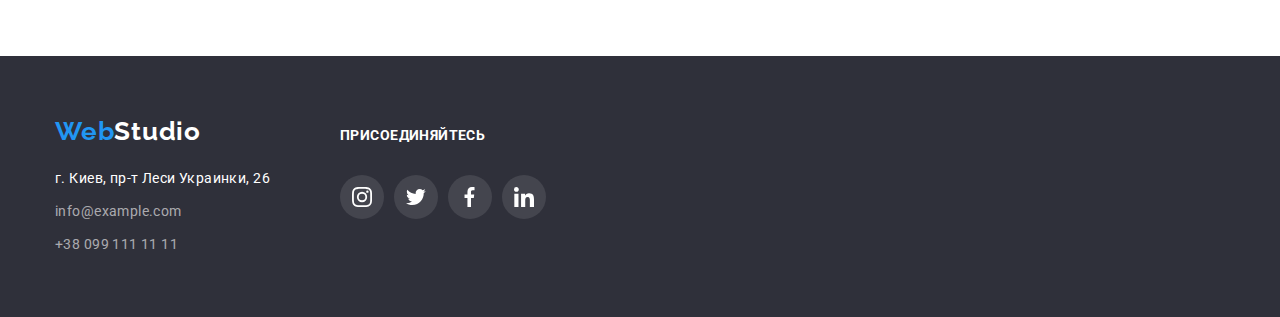
==== commit d11f898b: "correction add" ====
--- a/portfolio.html
+++ b/portfolio.html
@@ -88,7 +88,7 @@
           <!-- <div class="container project-list"> -->
           <ul class="project">
             <li class="item">
-              <a class="card">
+              <a href="" class="card">
                 <div class="card-thumb">
                   <img src="./images/img1.jpg" alt="Технокряк" width="370" />
                 </div>
@@ -99,7 +99,7 @@
               </a>
             </li>
             <li class="item">
-              <a class="card">
+              <a href="" class="card">
                 <div class="card-thumb">
                   <img
                     src="./images/img2.jpg"
@@ -116,7 +116,7 @@
               </a>
             </li>
             <li class="item">
-              <a class="card">
+              <a href="" class="card">
                 <div class="card-thumb">
                   <img
                     src="./images/img3.jpg"
@@ -131,7 +131,7 @@
               </a>
             </li>
             <li class="item">
-              <a class="card">
+              <a href="" class="card">
                 <div class="card-thumb">
                   <img src="./images/img4.jpg" alt="Проект Prime" width="370" />
                 </div>
@@ -142,7 +142,7 @@
               </a>
             </li>
             <li class="item">
-              <a class="card">
+              <a href="" class="card">
                 <div class="card-thumb">
                   <img src="./images/img5.jpg" alt="Проект Boxes" width="370" />
                 </div>
@@ -153,7 +153,7 @@
               </a>
             </li>
             <li class="item">
-              <a class="card">
+              <a href="" class="card">
                 <div class="card-thumb">
                   <img
                     src="./images/img6.jpg"
@@ -168,7 +168,7 @@
               </a>
             </li>
             <li class="item">
-              <a class="card">
+              <a href="" class="card">
                 <div class="card-thumb">
                   <img
                     src="./images/img7.jpg"
@@ -183,7 +183,7 @@
               </a>
             </li>
             <li class="item">
-              <a class="card">
+              <a href="" class="card">
                 <div class="card-thumb">
                   <img src="./images/img8.jpg" alt="Проект LAB" width="370" />
                 </div>
@@ -194,7 +194,7 @@
               </a>
             </li>
             <li class="item">
-              <a class="card">
+              <a href="" class="card">
                 <div class="card-thumb">
                   <img
                     src="./images/img9.jpg"
--- a/css/styles.css
+++ b/css/styles.css
@@ -346,6 +346,7 @@
     0px 2px 1px rgba(0, 0, 0, 0.2);
   border-radius: 0px 0px 4px 4px;
   width: 270px;
+  background-color: var(--add-text-color);
 }
 
 .list {
@@ -355,7 +356,6 @@
 .team-name {
   padding-top: 30px;
   padding-bottom: 30px;
-  background-color: var(--add-text-color);
 }
 
 .team-member {
@@ -414,7 +414,7 @@
 }
 
 /* ***********SECTION CLIENTS********************* */
-.clients-info {
+.clients {
   padding-top: 94px;
   padding-bottom: 94px;
 }
